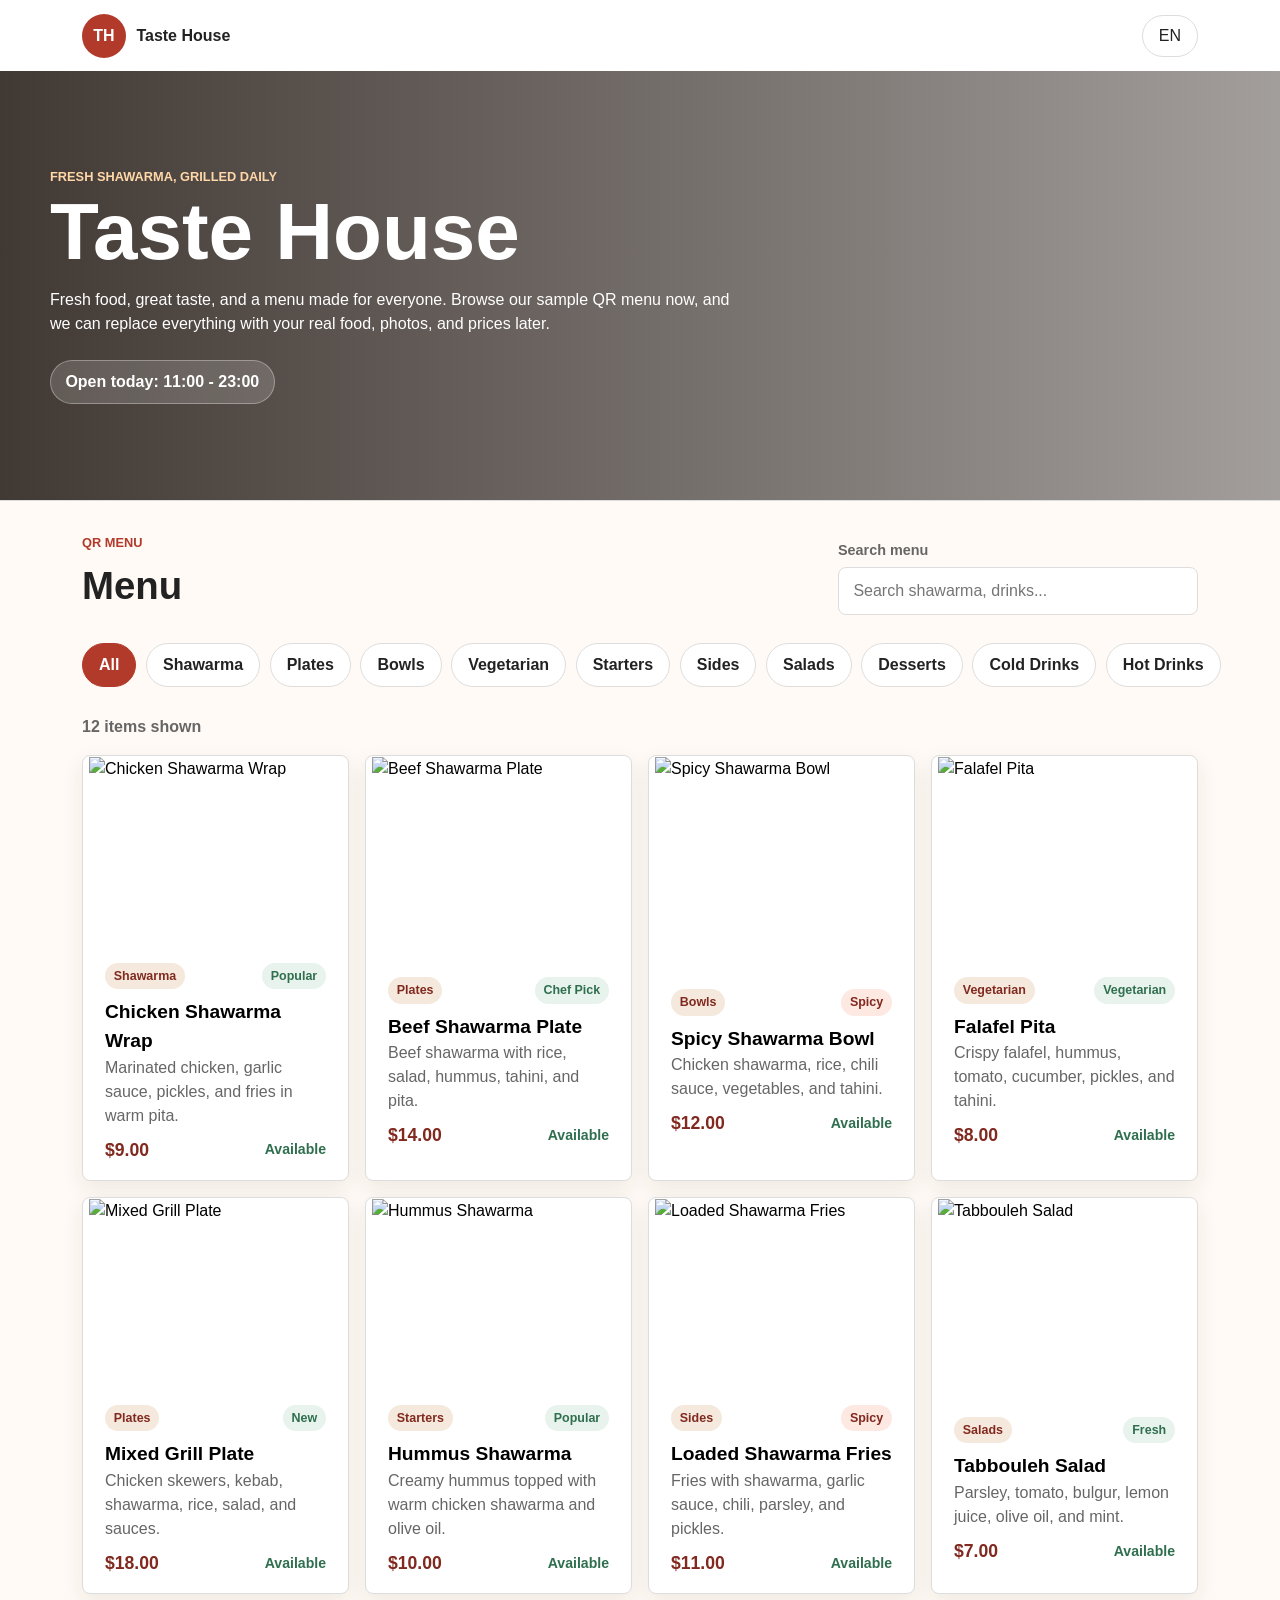
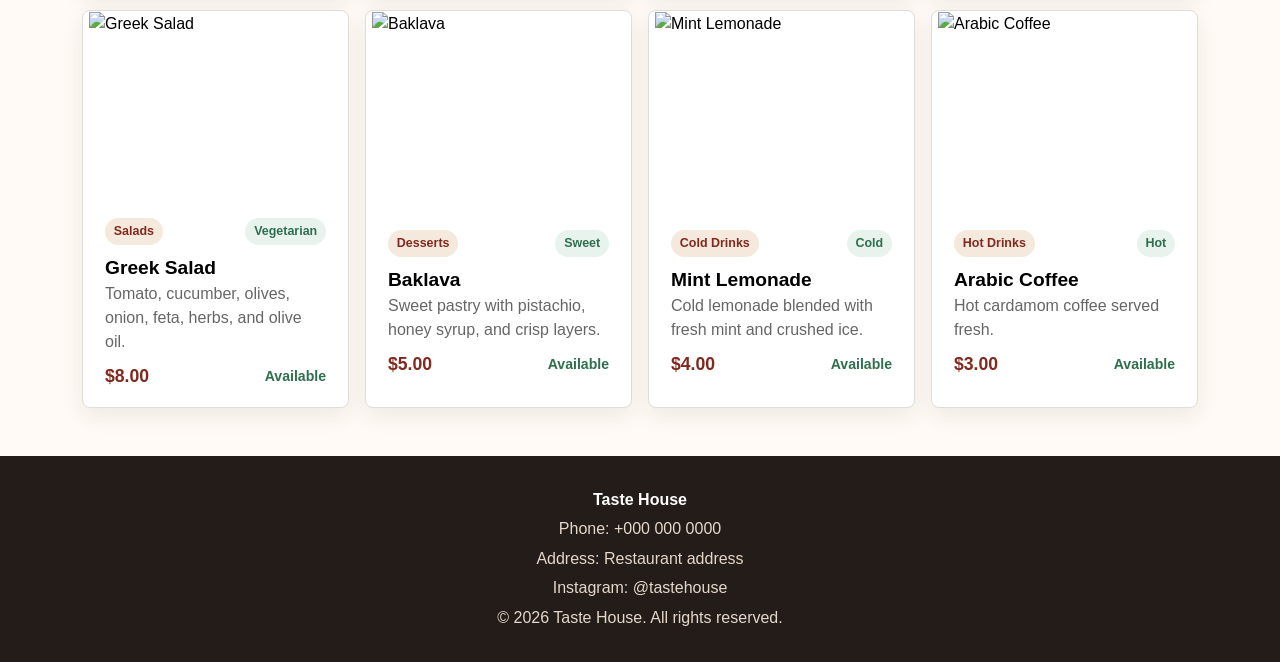
==== index.html @ b074950f "Create QR menu website" ====
<!DOCTYPE html>
<html lang="en">
  <head>
    <meta charset="UTF-8" />
    <meta name="viewport" content="width=device-width, initial-scale=1.0" />
    <meta
      name="description"
      content="Taste House QR menu with shawarma, plates, sides, desserts, and drinks."
    />
    <meta name="theme-color" content="#b23a2b" />
    <title>Taste House | QR Menu</title>
    <link rel="manifest" href="manifest.webmanifest" />
    <link rel="preconnect" href="https://images.unsplash.com" />
    <link rel="stylesheet" href="style.css" />
  </head>
  <body>
    <header class="site-header">
      <nav class="topbar" aria-label="Restaurant tools">
        <a class="brand-mark" href="#menu" aria-label="Taste House menu home">
          <span class="logo" aria-hidden="true">TH</span>
          <span>Taste House</span>
        </a>
        <button class="language-button" type="button" aria-label="Language selector placeholder">
          EN
        </button>
      </nav>

      <section class="hero" aria-labelledby="page-title">
        <div class="hero-copy">
          <p class="eyebrow">Fresh shawarma, grilled daily</p>
          <h1 id="page-title">Taste House</h1>
          <p>
            Fresh food, great taste, and a menu made for everyone. Browse our
            sample QR menu now, and we can replace everything with your real
            food, photos, and prices later.
          </p>
          <p class="hours">Open today: 11:00 - 23:00</p>
        </div>
      </section>
    </header>

    <main>
      <section class="menu-shell" id="menu" aria-labelledby="menu-title">
        <div class="menu-heading">
          <div>
            <p class="eyebrow">QR Menu</p>
            <h2 id="menu-title">Menu</h2>
          </div>
          <div class="search-wrap">
            <label for="searchInput">Search menu</label>
            <input
              id="searchInput"
              type="search"
              placeholder="Search shawarma, drinks..."
              autocomplete="off"
            />
          </div>
        </div>

        <div class="category-bar" aria-label="Menu categories" id="categoryBar"></div>

        <p class="result-count" id="resultCount" aria-live="polite"></p>
        <div class="menu-grid" id="menuGrid"></div>
        <div class="empty-state" id="emptyState" hidden>
          <h3>No menu items found.</h3>
          <p>Try another search or choose a different category.</p>
        </div>
      </section>
    </main>

    <footer class="site-footer">
      <strong>Taste House</strong>
      <span>Phone: +000 000 0000</span>
      <span>Address: Restaurant address</span>
      <span>Instagram: @tastehouse</span>
      <span>&copy; 2026 Taste House. All rights reserved.</span>
    </footer>

    <div class="modal-backdrop" id="modalBackdrop" hidden>
      <article
        class="modal"
        role="dialog"
        aria-modal="true"
        aria-labelledby="modalTitle"
        tabindex="-1"
      >
        <button class="close-button" id="closeModal" type="button" aria-label="Close item details">
          &times;
        </button>
        <img id="modalImage" src="" alt="" />
        <div class="modal-content">
          <span class="pill" id="modalCategory"></span>
          <h2 id="modalTitle"></h2>
          <p id="modalDescription"></p>
          <div class="modal-meta">
            <strong id="modalPrice"></strong>
            <span id="modalBadge"></span>
          </div>
        </div>
      </article>
    </div>

    <script src="data/menu.js"></script>
    <script src="script.js"></script>
  </body>
</html>
---- style.css ----
:root {
  --primary-color: #b23a2b;
  --primary-dark: #81291f;
  --secondary-color: #f4e9dc;
  --background-color: #fffaf5;
  --surface-color: #ffffff;
  --text-color: #222222;
  --muted-text-color: #666666;
  --border-color: #dddddd;
  --success-color: #2f6f4e;
  --shadow: 0 14px 32px rgba(47, 35, 24, 0.12);
  --radius: 8px;
  --space: clamp(1rem, 3vw, 2rem);
}

* {
  box-sizing: border-box;
}

html {
  scroll-behavior: smooth;
}

body {
  margin: 0;
  background: var(--background-color);
  color: var(--text-color);
  font-family: Arial, Helvetica, sans-serif;
  line-height: 1.5;
}

button,
input {
  font: inherit;
}

button {
  cursor: pointer;
}

img {
  display: block;
  max-width: 100%;
}

:focus-visible {
  outline: 3px solid #1b6fb8;
  outline-offset: 3px;
}

.site-header {
  background: var(--surface-color);
  border-bottom: 1px solid var(--border-color);
}

.topbar {
  align-items: center;
  display: flex;
  justify-content: space-between;
  margin: 0 auto;
  max-width: 1180px;
  padding: 0.85rem var(--space);
}

.brand-mark {
  align-items: center;
  color: var(--text-color);
  display: inline-flex;
  font-weight: 800;
  gap: 0.65rem;
  text-decoration: none;
}

.logo {
  align-items: center;
  background: var(--primary-color);
  border-radius: 50%;
  color: white;
  display: inline-flex;
  height: 44px;
  justify-content: center;
  width: 44px;
}

.language-button,
.category-button,
.close-button {
  background: var(--surface-color);
  border: 1px solid var(--border-color);
  color: var(--text-color);
}

.language-button {
  border-radius: 999px;
  min-height: 42px;
  padding: 0 1rem;
}

.hero {
  background:
    linear-gradient(90deg, rgba(34, 24, 18, 0.86), rgba(34, 24, 18, 0.42)),
    url("https://images.unsplash.com/photo-1529006557810-274b9b2fc783?auto=format&fit=crop&w=1600&q=80")
      center / cover;
  color: white;
  min-height: 360px;
  padding: clamp(3rem, 8vw, 6rem) var(--space);
}

.hero-copy {
  margin: 0 auto;
  max-width: 1180px;
}

.hero-copy > * {
  max-width: 680px;
}

.eyebrow {
  color: var(--primary-color);
  font-size: 0.8rem;
  font-weight: 800;
  letter-spacing: 0;
  margin: 0 0 0.35rem;
  text-transform: uppercase;
}

.hero .eyebrow {
  color: #ffd7a8;
}

h1,
h2,
h3,
p {
  margin-top: 0;
}

h1 {
  font-size: clamp(2.4rem, 8vw, 5rem);
  line-height: 1;
  margin-bottom: 1rem;
}

h2 {
  font-size: clamp(1.7rem, 5vw, 2.4rem);
  margin-bottom: 0;
}

.hours {
  background: rgba(255, 255, 255, 0.16);
  border: 1px solid rgba(255, 255, 255, 0.32);
  border-radius: 999px;
  display: inline-flex;
  font-weight: 700;
  margin: 0.5rem 0 0;
  padding: 0.55rem 0.9rem;
}

.menu-shell {
  margin: 0 auto;
  max-width: 1180px;
  padding: 2rem var(--space) 3rem;
}

.menu-heading {
  align-items: end;
  display: grid;
  gap: 1rem;
  grid-template-columns: 1fr minmax(240px, 360px);
  margin-bottom: 1rem;
}

.search-wrap label {
  color: var(--muted-text-color);
  display: block;
  font-size: 0.9rem;
  font-weight: 700;
  margin-bottom: 0.35rem;
}

.search-wrap input {
  background: var(--surface-color);
  border: 1px solid var(--border-color);
  border-radius: var(--radius);
  min-height: 48px;
  padding: 0 0.9rem;
  width: 100%;
}

.category-bar {
  background: rgba(255, 250, 245, 0.94);
  display: flex;
  gap: 0.6rem;
  margin: 0 calc(var(--space) * -1) 1rem;
  overflow-x: auto;
  padding: 0.75rem var(--space);
  position: sticky;
  scrollbar-width: thin;
  top: 0;
  z-index: 5;
}

.category-button {
  border-radius: 999px;
  flex: 0 0 auto;
  font-weight: 700;
  min-height: 44px;
  padding: 0 1rem;
}

.category-button[aria-pressed="true"] {
  background: var(--primary-color);
  border-color: var(--primary-color);
  color: white;
}

.result-count {
  color: var(--muted-text-color);
  font-weight: 700;
  margin-bottom: 1rem;
}

.menu-grid {
  display: grid;
  gap: 1rem;
  grid-template-columns: repeat(auto-fit, minmax(240px, 1fr));
}

.menu-card {
  background: var(--surface-color);
  border: 1px solid var(--border-color);
  border-radius: var(--radius);
  box-shadow: 0 8px 22px rgba(47, 35, 24, 0.08);
  display: grid;
  overflow: hidden;
  text-align: left;
  transition: transform 180ms ease, box-shadow 180ms ease;
  width: 100%;
}

.menu-card:hover {
  box-shadow: var(--shadow);
  transform: translateY(-3px);
}

.menu-card img {
  aspect-ratio: 4 / 3;
  object-fit: cover;
  width: 100%;
}

.card-body {
  display: grid;
  gap: 0.55rem;
  padding: 1rem;
}

.card-topline,
.card-footer,
.modal-meta {
  align-items: center;
  display: flex;
  gap: 0.65rem;
  justify-content: space-between;
}

.pill,
.badge {
  border-radius: 999px;
  display: inline-flex;
  font-size: 0.78rem;
  font-weight: 800;
  padding: 0.25rem 0.55rem;
}

.pill {
  background: var(--secondary-color);
  color: var(--primary-dark);
}

.badge {
  background: #e8f3ed;
  color: var(--success-color);
}

.badge.spicy {
  background: #fde8e2;
  color: var(--primary-dark);
}

.menu-card h3 {
  font-size: 1.2rem;
  margin-bottom: 0;
}

.menu-card p {
  color: var(--muted-text-color);
  margin-bottom: 0;
}

.price {
  color: var(--primary-dark);
  font-size: 1.1rem;
  font-weight: 900;
}

.availability {
  color: var(--success-color);
  font-size: 0.88rem;
  font-weight: 800;
}

.empty-state {
  background: var(--surface-color);
  border: 1px dashed var(--border-color);
  border-radius: var(--radius);
  padding: 2rem;
  text-align: center;
}

.site-footer {
  background: #231c18;
  color: white;
  display: grid;
  gap: 0.35rem;
  padding: 2rem var(--space);
  text-align: center;
}

.site-footer span {
  color: #e5d7ca;
}

.modal-backdrop {
  align-items: end;
  background: rgba(0, 0, 0, 0.58);
  display: flex;
  inset: 0;
  justify-content: center;
  padding: 1rem;
  position: fixed;
  z-index: 20;
}

.modal-backdrop[hidden] {
  display: none;
}

.modal {
  background: var(--surface-color);
  border-radius: var(--radius);
  box-shadow: var(--shadow);
  max-height: min(90vh, 720px);
  max-width: 720px;
  overflow: auto;
  position: relative;
  width: 100%;
}

.modal img {
  aspect-ratio: 16 / 10;
  object-fit: cover;
  width: 100%;
}

.modal-content {
  display: grid;
  gap: 0.7rem;
  padding: 1.1rem;
}

.modal-content h2,
.modal-content p {
  margin-bottom: 0;
}

.close-button {
  border-radius: 50%;
  font-size: 1.8rem;
  height: 44px;
  line-height: 1;
  position: absolute;
  right: 0.75rem;
  top: 0.75rem;
  width: 44px;
}

@media (max-width: 720px) {
  .menu-heading {
    align-items: stretch;
    grid-template-columns: 1fr;
  }

  .hero {
    min-height: 330px;
  }
}

@media (min-width: 760px) {
  .modal-backdrop {
    align-items: center;
  }
}

@media (prefers-reduced-motion: reduce) {
  *,
  *::before,
  *::after {
    scroll-behavior: auto !important;
    transition: none !important;
  }
}
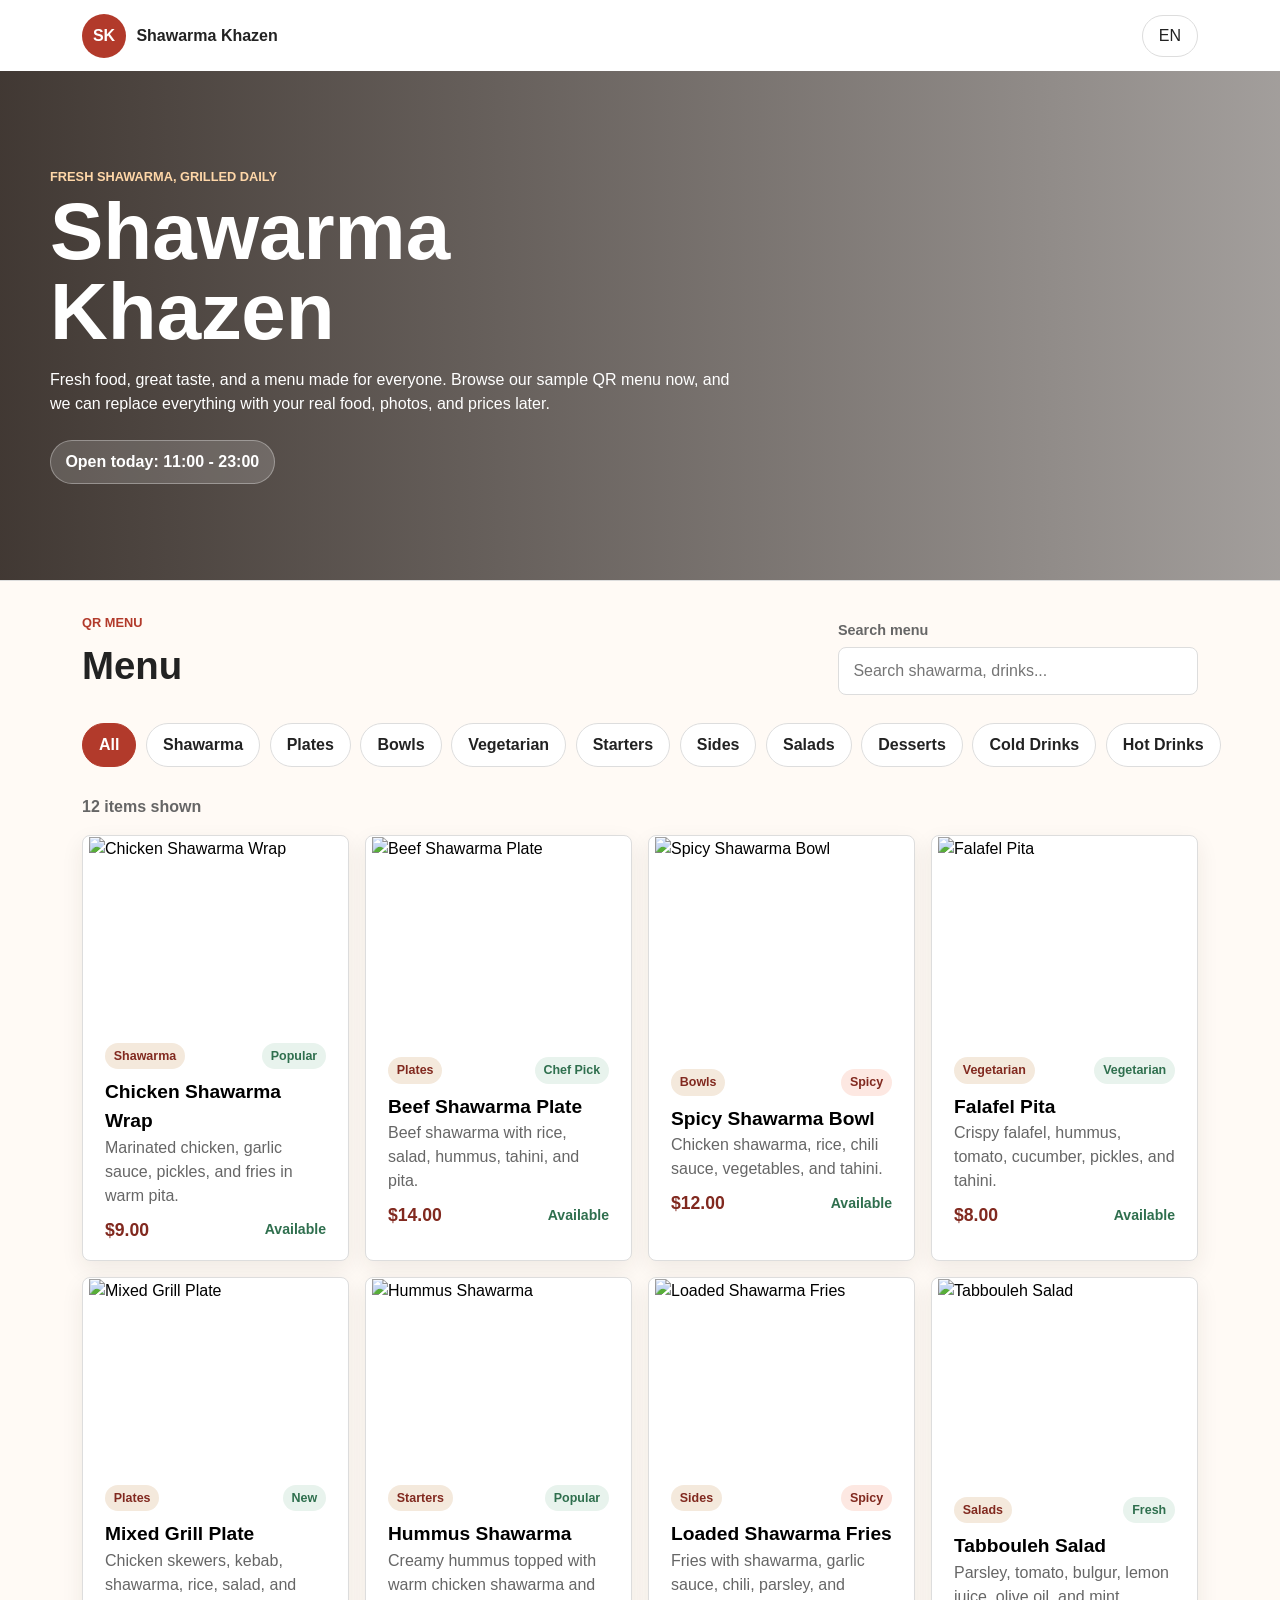
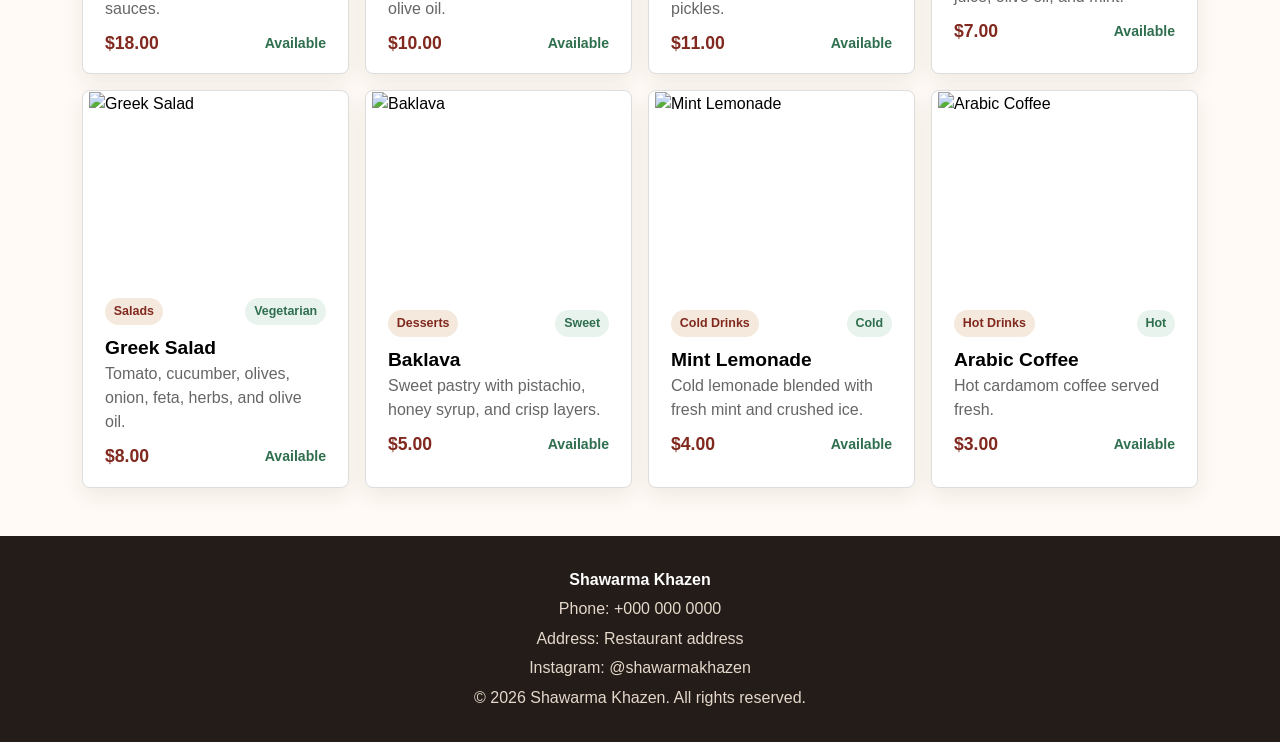
==== commit 3ab6cea3: "Rename site to Shawarma Khazen" ====
--- a/index.html
+++ b/index.html
@@ -5,10 +5,10 @@
     <meta name="viewport" content="width=device-width, initial-scale=1.0" />
     <meta
       name="description"
-      content="Taste House QR menu with shawarma, plates, sides, desserts, and drinks."
+      content="Shawarma Khazen QR menu with shawarma, plates, sides, desserts, and drinks."
     />
     <meta name="theme-color" content="#b23a2b" />
-    <title>Taste House | QR Menu</title>
+    <title>Shawarma Khazen | QR Menu</title>
     <link rel="manifest" href="manifest.webmanifest" />
     <link rel="preconnect" href="https://images.unsplash.com" />
     <link rel="stylesheet" href="style.css" />
@@ -16,9 +16,9 @@
   <body>
     <header class="site-header">
       <nav class="topbar" aria-label="Restaurant tools">
-        <a class="brand-mark" href="#menu" aria-label="Taste House menu home">
-          <span class="logo" aria-hidden="true">TH</span>
-          <span>Taste House</span>
+        <a class="brand-mark" href="#menu" aria-label="Shawarma Khazen menu home">
+          <span class="logo" aria-hidden="true">SK</span>
+          <span>Shawarma Khazen</span>
         </a>
         <button class="language-button" type="button" aria-label="Language selector placeholder">
           EN
@@ -28,7 +28,7 @@
       <section class="hero" aria-labelledby="page-title">
         <div class="hero-copy">
           <p class="eyebrow">Fresh shawarma, grilled daily</p>
-          <h1 id="page-title">Taste House</h1>
+          <h1 id="page-title">Shawarma Khazen</h1>
           <p>
             Fresh food, great taste, and a menu made for everyone. Browse our
             sample QR menu now, and we can replace everything with your real
@@ -69,11 +69,11 @@
     </main>
 
     <footer class="site-footer">
-      <strong>Taste House</strong>
+      <strong>Shawarma Khazen</strong>
       <span>Phone: +000 000 0000</span>
       <span>Address: Restaurant address</span>
-      <span>Instagram: @tastehouse</span>
-      <span>&copy; 2026 Taste House. All rights reserved.</span>
+      <span>Instagram: @shawarmakhazen</span>
+      <span>&copy; 2026 Shawarma Khazen. All rights reserved.</span>
     </footer>
 
     <div class="modal-backdrop" id="modalBackdrop" hidden>
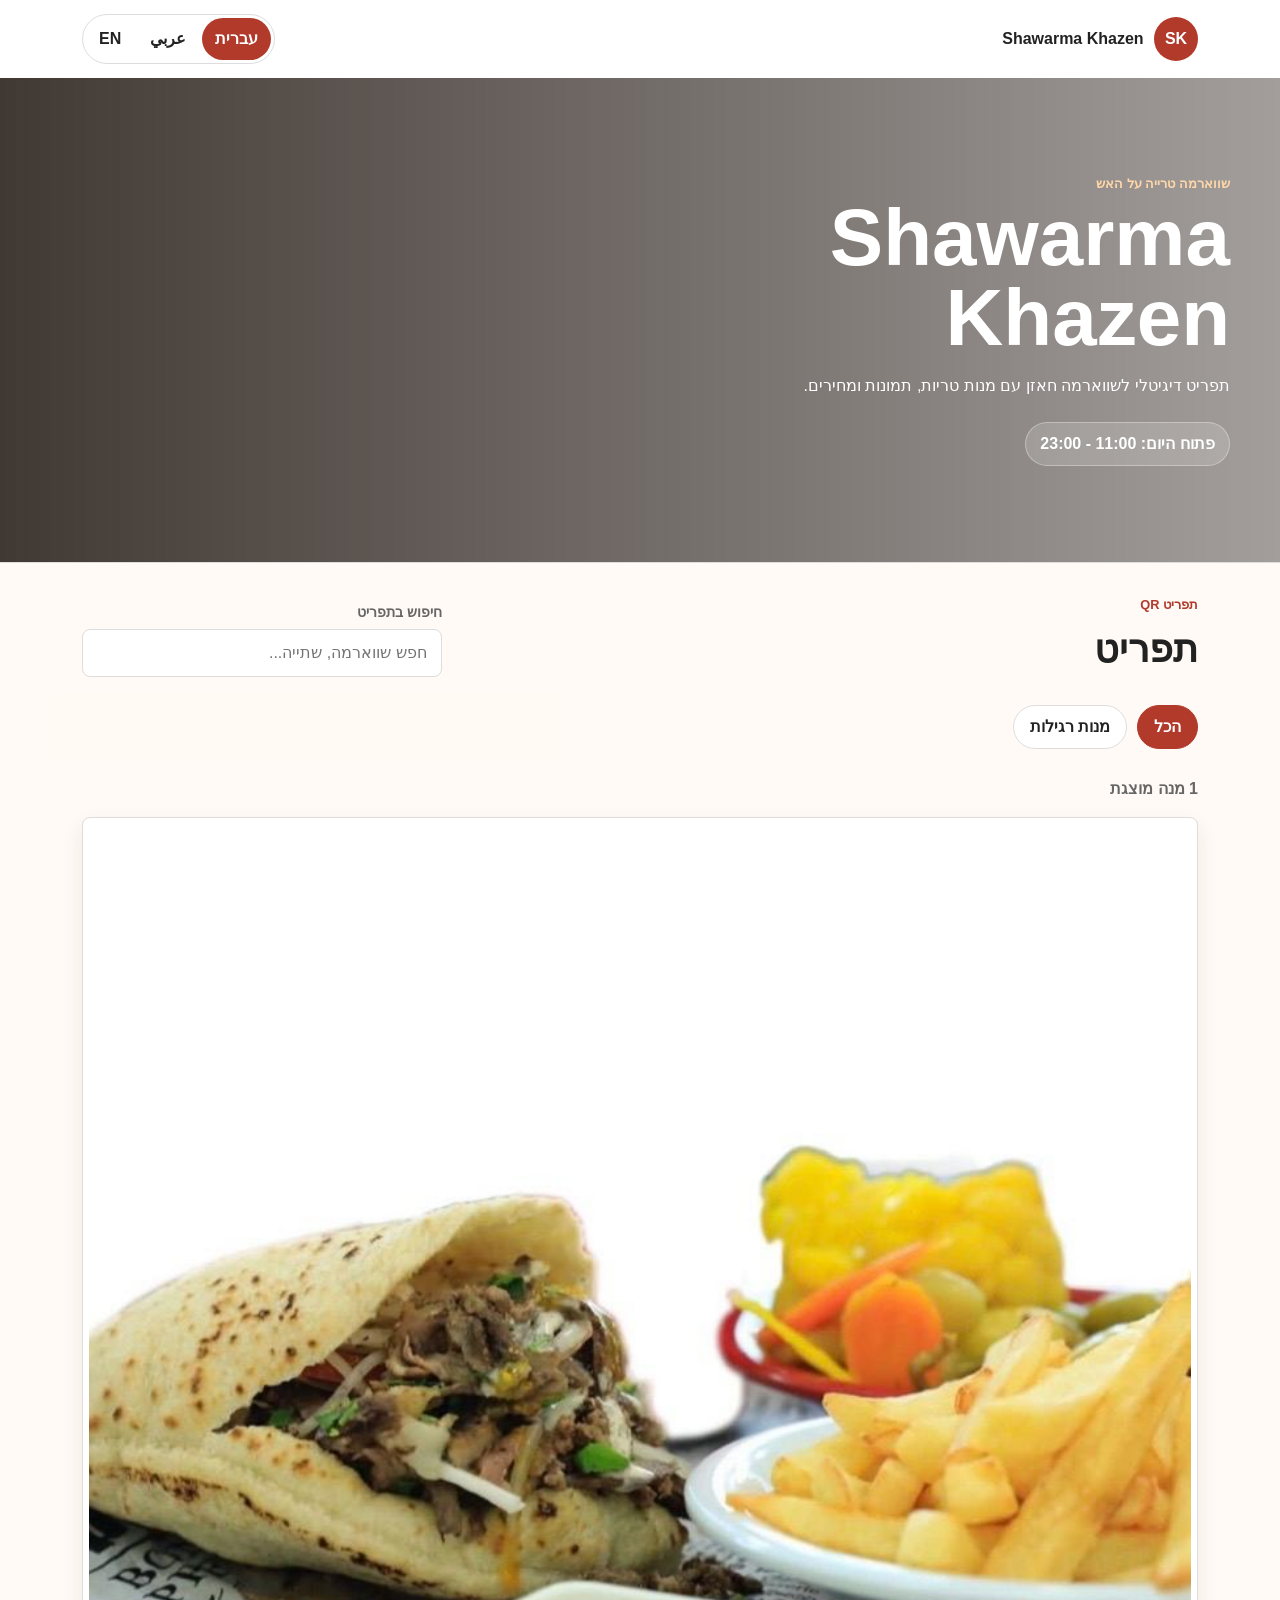
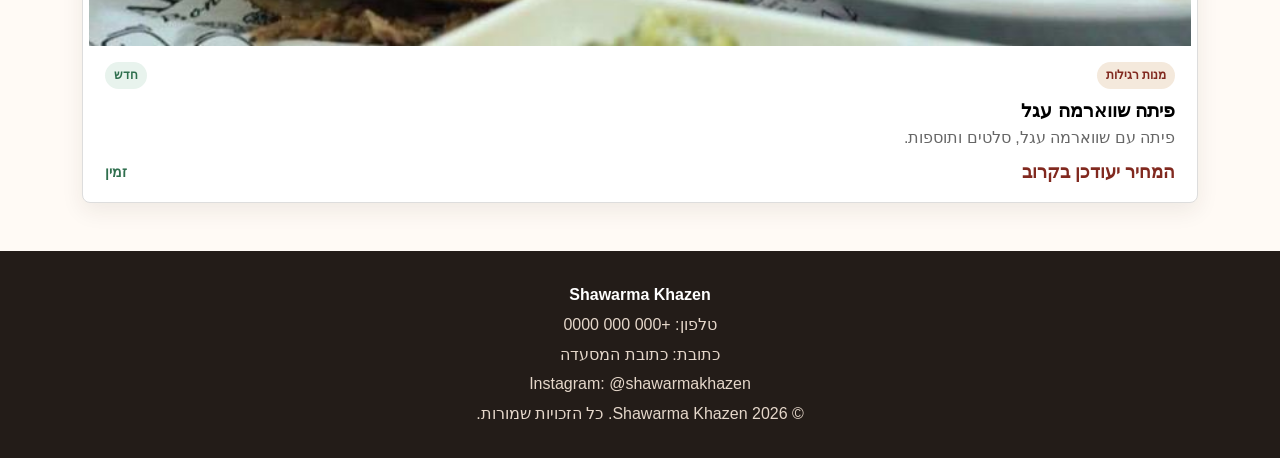
==== commit d855fac2: "Add multilingual veal shawarma pita" ====
--- a/index.html
+++ b/index.html
@@ -1,5 +1,5 @@
 <!DOCTYPE html>
-<html lang="en">
+<html lang="he" dir="rtl">
   <head>
     <meta charset="UTF-8" />
     <meta name="viewport" content="width=device-width, initial-scale=1.0" />
@@ -10,7 +10,6 @@
     <meta name="theme-color" content="#b23a2b" />
     <title>Shawarma Khazen | QR Menu</title>
     <link rel="manifest" href="manifest.webmanifest" />
-    <link rel="preconnect" href="https://images.unsplash.com" />
     <link rel="stylesheet" href="style.css" />
   </head>
   <body>
@@ -20,21 +19,27 @@
           <span class="logo" aria-hidden="true">SK</span>
           <span>Shawarma Khazen</span>
         </a>
-        <button class="language-button" type="button" aria-label="Language selector placeholder">
-          EN
-        </button>
+        <div class="language-switcher" aria-label="Language selector">
+          <button class="language-button" type="button" data-language="he" aria-pressed="true">
+            עברית
+          </button>
+          <button class="language-button" type="button" data-language="ar" aria-pressed="false">
+            عربي
+          </button>
+          <button class="language-button" type="button" data-language="en" aria-pressed="false">
+            EN
+          </button>
+        </div>
       </nav>
 
       <section class="hero" aria-labelledby="page-title">
         <div class="hero-copy">
-          <p class="eyebrow">Fresh shawarma, grilled daily</p>
+          <p class="eyebrow" data-i18n="heroEyebrow">שווארמה טרייה על האש</p>
           <h1 id="page-title">Shawarma Khazen</h1>
-          <p>
-            Fresh food, great taste, and a menu made for everyone. Browse our
-            sample QR menu now, and we can replace everything with your real
-            food, photos, and prices later.
+          <p data-i18n="heroDescription">
+            תפריט דיגיטלי לשווארמה חאזן עם מנות טריות, תמונות ומחירים.
           </p>
-          <p class="hours">Open today: 11:00 - 23:00</p>
+          <p class="hours" data-i18n="hours">פתוח היום: 11:00 - 23:00</p>
         </div>
       </section>
     </header>
@@ -43,15 +48,15 @@
       <section class="menu-shell" id="menu" aria-labelledby="menu-title">
         <div class="menu-heading">
           <div>
-            <p class="eyebrow">QR Menu</p>
-            <h2 id="menu-title">Menu</h2>
+            <p class="eyebrow" data-i18n="menuEyebrow">תפריט QR</p>
+            <h2 id="menu-title" data-i18n="menuTitle">תפריט</h2>
           </div>
           <div class="search-wrap">
-            <label for="searchInput">Search menu</label>
+            <label for="searchInput" data-i18n="searchLabel">חיפוש בתפריט</label>
             <input
               id="searchInput"
               type="search"
-              placeholder="Search shawarma, drinks..."
+              placeholder="חפש שווארמה, שתייה..."
               autocomplete="off"
             />
           </div>
@@ -62,18 +67,18 @@
         <p class="result-count" id="resultCount" aria-live="polite"></p>
         <div class="menu-grid" id="menuGrid"></div>
         <div class="empty-state" id="emptyState" hidden>
-          <h3>No menu items found.</h3>
-          <p>Try another search or choose a different category.</p>
+          <h3 data-i18n="emptyTitle">לא נמצאו מנות.</h3>
+          <p data-i18n="emptyText">נסה חיפוש אחר או בחר קטגוריה אחרת.</p>
         </div>
       </section>
     </main>
 
     <footer class="site-footer">
       <strong>Shawarma Khazen</strong>
-      <span>Phone: +000 000 0000</span>
-      <span>Address: Restaurant address</span>
+      <span data-i18n="footerPhone">טלפון: +000 000 0000</span>
+      <span data-i18n="footerAddress">כתובת: כתובת המסעדה</span>
       <span>Instagram: @shawarmakhazen</span>
-      <span>&copy; 2026 Shawarma Khazen. All rights reserved.</span>
+      <span data-i18n="footerCopyright">&copy; 2026 Shawarma Khazen. כל הזכויות שמורות.</span>
     </footer>
 
     <div class="modal-backdrop" id="modalBackdrop" hidden>
@@ -84,7 +89,7 @@
         aria-labelledby="modalTitle"
         tabindex="-1"
       >
-        <button class="close-button" id="closeModal" type="button" aria-label="Close item details">
+        <button class="close-button" id="closeModal" type="button" aria-label="סגור פרטי מנה">
           &times;
         </button>
         <img id="modalImage" src="" alt="" />
--- a/style.css
+++ b/style.css
@@ -82,7 +82,6 @@
   width: 44px;
 }
 
-.language-button,
 .category-button,
 .close-button {
   background: var(--surface-color);
@@ -90,10 +89,28 @@
   color: var(--text-color);
 }
 
+.language-switcher {
+  background: var(--surface-color);
+  border: 1px solid var(--border-color);
+  border-radius: 999px;
+  display: inline-flex;
+  gap: 0.2rem;
+  padding: 0.2rem;
+}
+
 .language-button {
+  background: transparent;
+  border: 0;
   border-radius: 999px;
+  color: var(--text-color);
+  font-weight: 800;
   min-height: 42px;
-  padding: 0 1rem;
+  padding: 0 0.8rem;
+}
+
+.language-button[aria-pressed="true"] {
+  background: var(--primary-color);
+  color: white;
 }
 
 .hero {
@@ -238,6 +255,10 @@
   width: 100%;
 }
 
+[dir="rtl"] .menu-card {
+  text-align: right;
+}
+
 .menu-card:hover {
   box-shadow: var(--shadow);
   transform: translateY(-3px);
@@ -302,6 +323,7 @@
   color: var(--primary-dark);
   font-size: 1.1rem;
   font-weight: 900;
+  overflow-wrap: anywhere;
 }
 
 .availability {
@@ -385,7 +407,18 @@
   width: 44px;
 }
 
+[dir="rtl"] .close-button {
+  left: 0.75rem;
+  right: auto;
+}
+
 @media (max-width: 720px) {
+  .topbar {
+    align-items: flex-start;
+    flex-direction: column;
+    gap: 0.85rem;
+  }
+
   .menu-heading {
     align-items: stretch;
     grid-template-columns: 1fr;
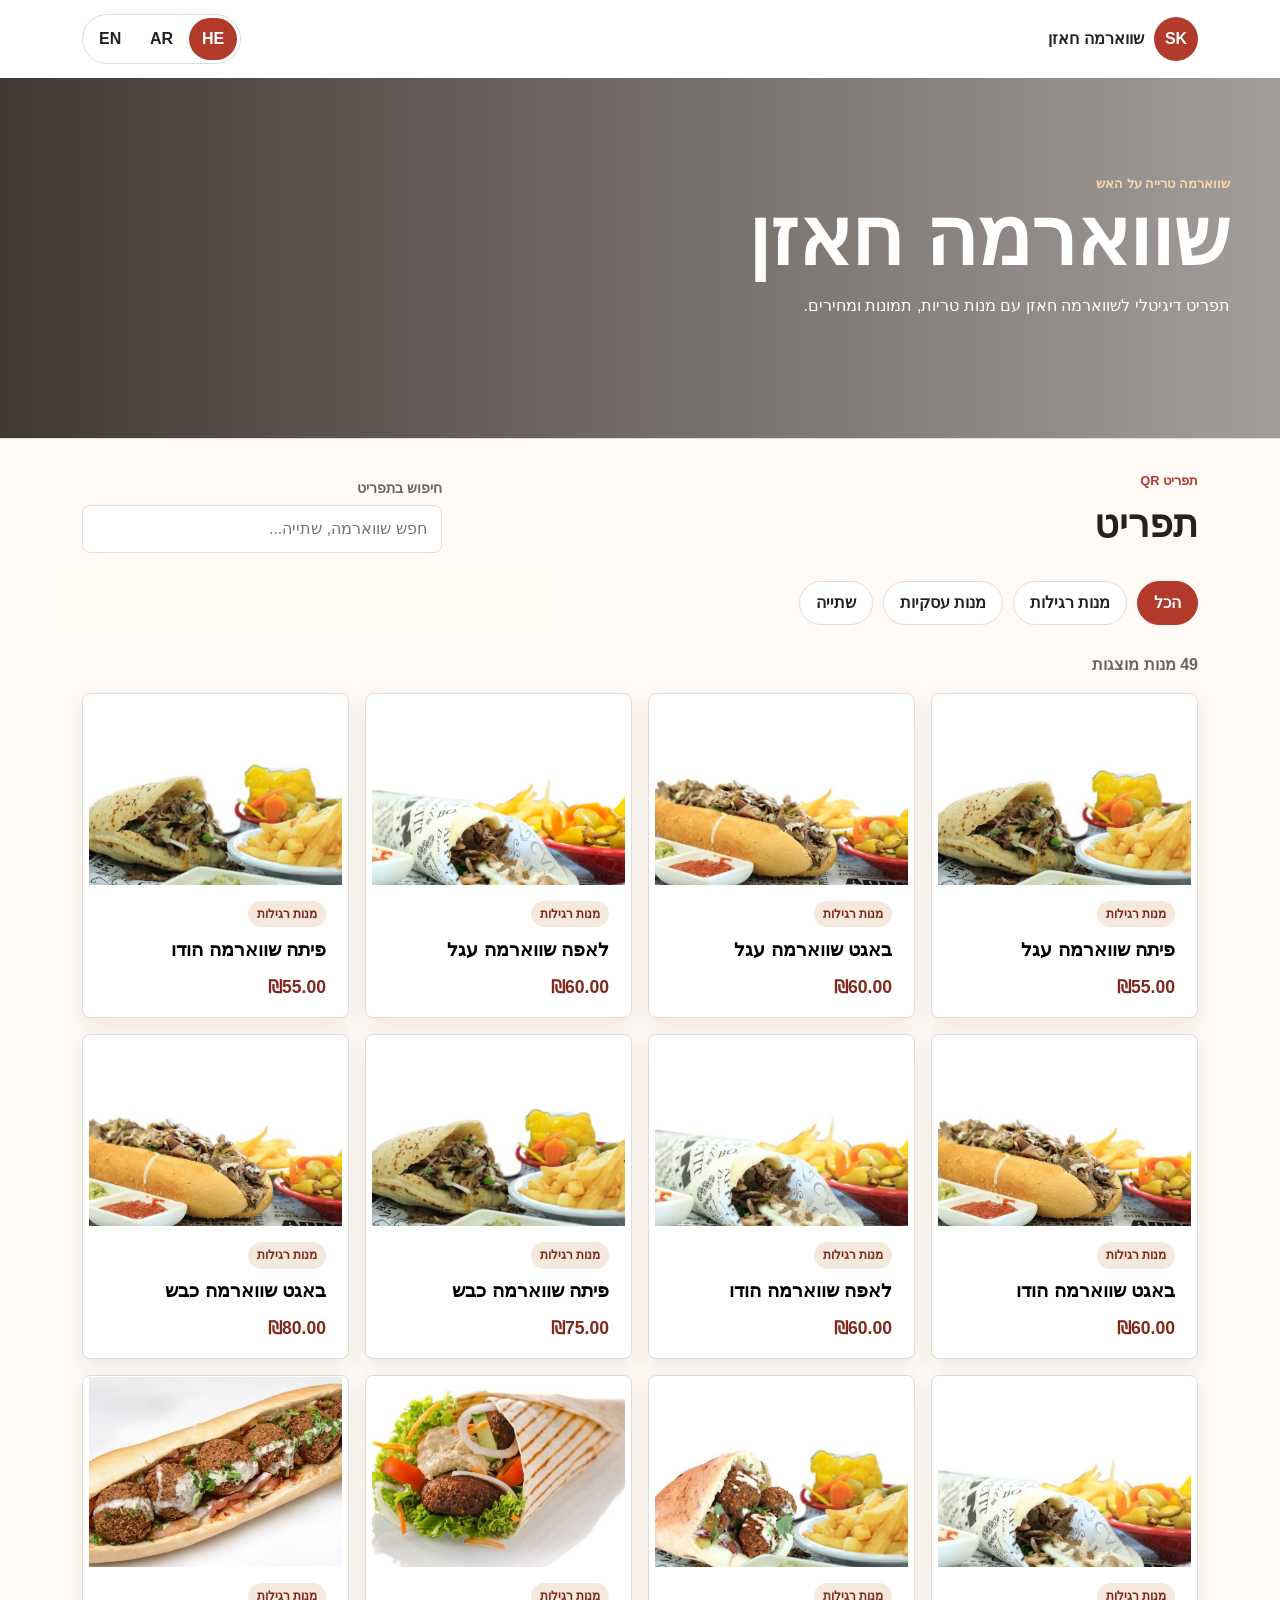
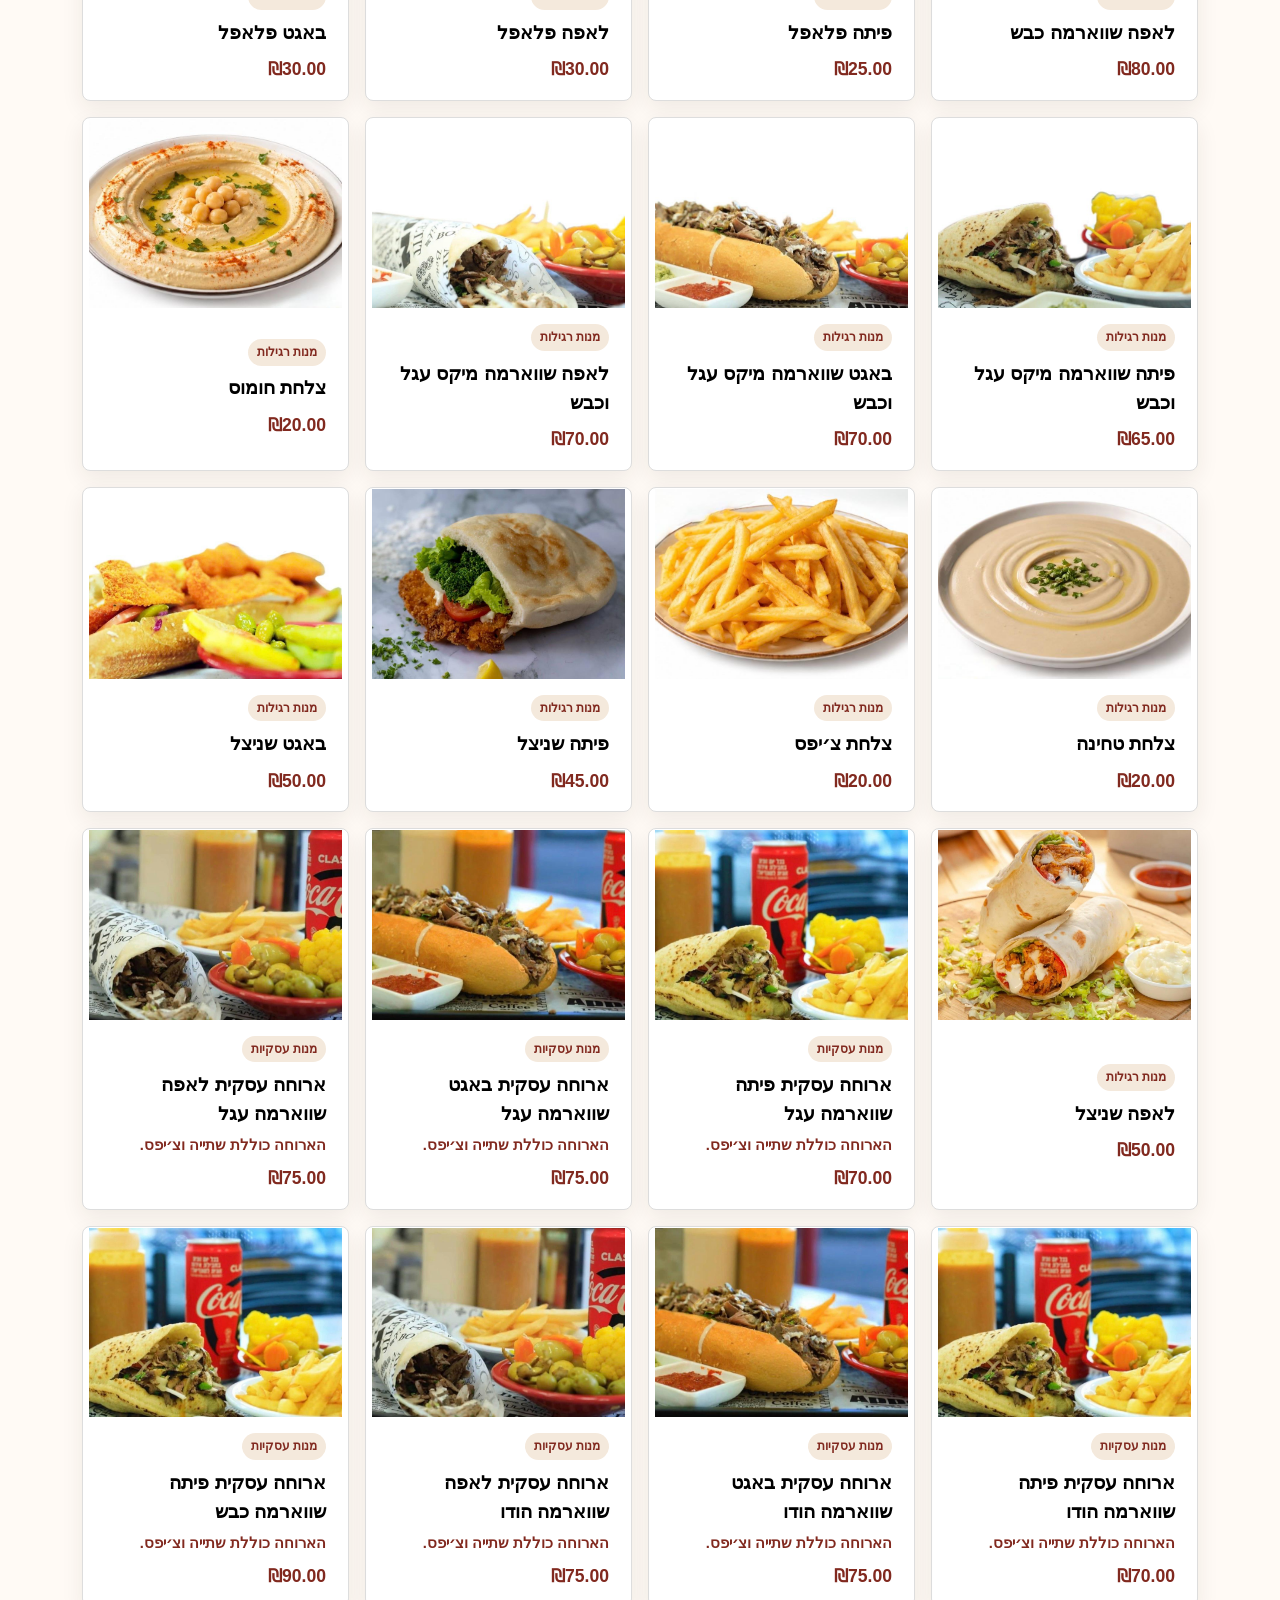
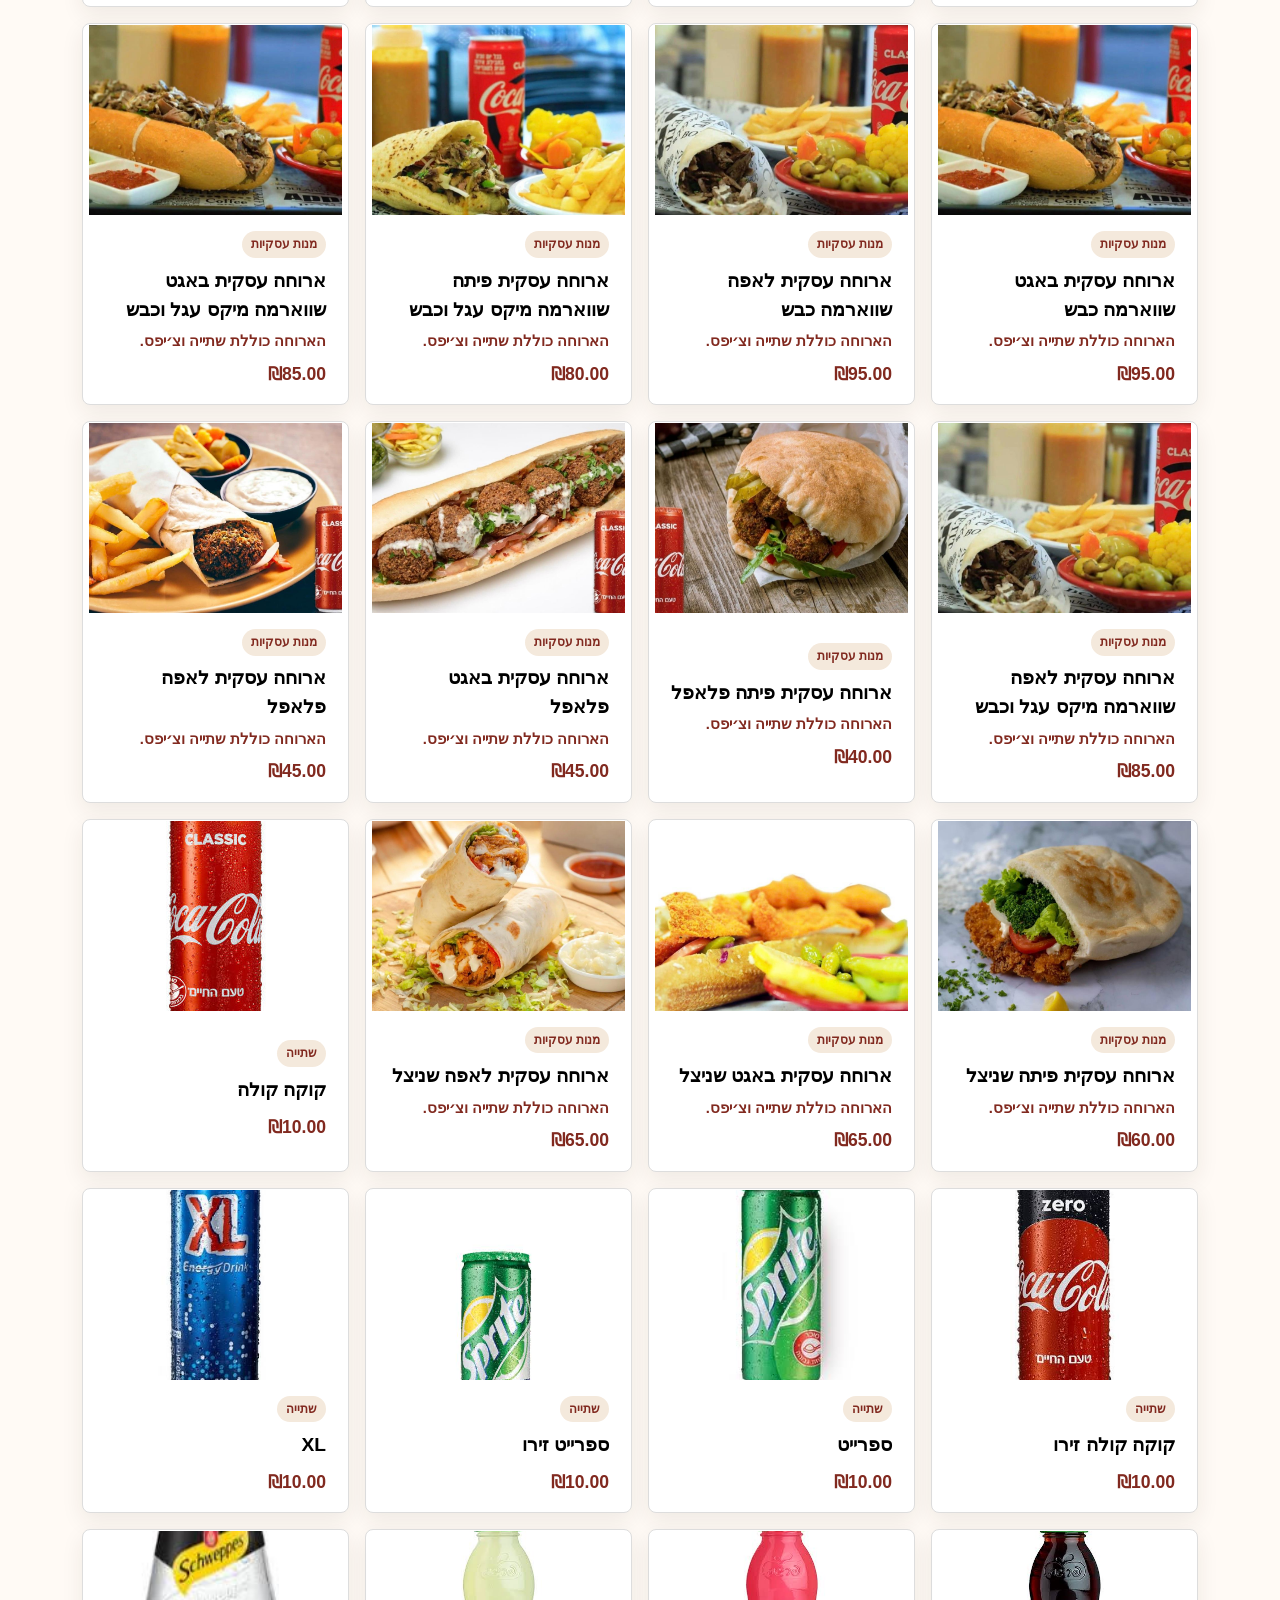
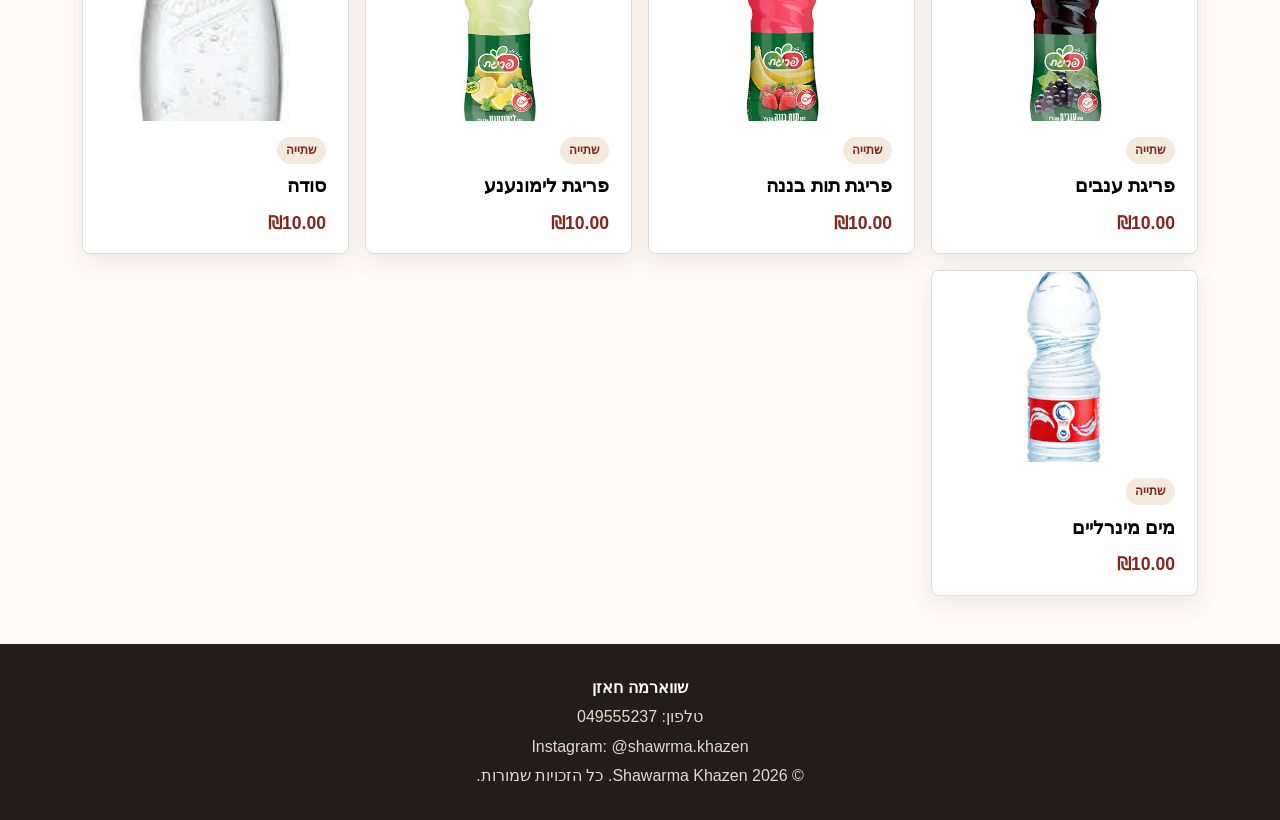
==== commit d3215924: "Build Shawarma Khazen menu" ====
--- a/index.html
+++ b/index.html
@@ -1,4 +1,4 @@
-<!DOCTYPE html>
+﻿<!DOCTYPE html>
 <html lang="he" dir="rtl">
   <head>
     <meta charset="UTF-8" />
@@ -17,14 +17,14 @@
       <nav class="topbar" aria-label="Restaurant tools">
         <a class="brand-mark" href="#menu" aria-label="Shawarma Khazen menu home">
           <span class="logo" aria-hidden="true">SK</span>
-          <span>Shawarma Khazen</span>
+          <span data-restaurant-name>Shawarma Khazen</span>
         </a>
         <div class="language-switcher" aria-label="Language selector">
           <button class="language-button" type="button" data-language="he" aria-pressed="true">
-            עברית
+            HE
           </button>
           <button class="language-button" type="button" data-language="ar" aria-pressed="false">
-            عربي
+            AR
           </button>
           <button class="language-button" type="button" data-language="en" aria-pressed="false">
             EN
@@ -34,12 +34,11 @@
 
       <section class="hero" aria-labelledby="page-title">
         <div class="hero-copy">
-          <p class="eyebrow" data-i18n="heroEyebrow">שווארמה טרייה על האש</p>
-          <h1 id="page-title">Shawarma Khazen</h1>
+          <p class="eyebrow" data-i18n="heroEyebrow">׳©׳•׳•׳׳¨׳׳” ׳˜׳¨׳™׳™׳” ׳¢׳ ׳”׳׳©</p>
+          <h1 id="page-title" data-restaurant-name>Shawarma Khazen</h1>
           <p data-i18n="heroDescription">
-            תפריט דיגיטלי לשווארמה חאזן עם מנות טריות, תמונות ומחירים.
+            ׳×׳₪׳¨׳™׳˜ ׳“׳™׳’׳™׳˜׳׳™ ׳׳©׳•׳•׳׳¨׳׳” ׳—׳׳–׳ ׳¢׳ ׳׳ ׳•׳× ׳˜׳¨׳™׳•׳×, ׳×׳׳•׳ ׳•׳× ׳•׳׳—׳™׳¨׳™׳.
           </p>
-          <p class="hours" data-i18n="hours">פתוח היום: 11:00 - 23:00</p>
         </div>
       </section>
     </header>
@@ -48,15 +47,15 @@
       <section class="menu-shell" id="menu" aria-labelledby="menu-title">
         <div class="menu-heading">
           <div>
-            <p class="eyebrow" data-i18n="menuEyebrow">תפריט QR</p>
-            <h2 id="menu-title" data-i18n="menuTitle">תפריט</h2>
+            <p class="eyebrow" data-i18n="menuEyebrow">׳×׳₪׳¨׳™׳˜ QR</p>
+            <h2 id="menu-title" data-i18n="menuTitle">׳×׳₪׳¨׳™׳˜</h2>
           </div>
           <div class="search-wrap">
-            <label for="searchInput" data-i18n="searchLabel">חיפוש בתפריט</label>
+            <label for="searchInput" data-i18n="searchLabel">׳—׳™׳₪׳•׳© ׳‘׳×׳₪׳¨׳™׳˜</label>
             <input
               id="searchInput"
               type="search"
-              placeholder="חפש שווארמה, שתייה..."
+              placeholder="׳—׳₪׳© ׳©׳•׳•׳׳¨׳׳”, ׳©׳×׳™׳™׳”..."
               autocomplete="off"
             />
           </div>
@@ -67,18 +66,17 @@
         <p class="result-count" id="resultCount" aria-live="polite"></p>
         <div class="menu-grid" id="menuGrid"></div>
         <div class="empty-state" id="emptyState" hidden>
-          <h3 data-i18n="emptyTitle">לא נמצאו מנות.</h3>
-          <p data-i18n="emptyText">נסה חיפוש אחר או בחר קטגוריה אחרת.</p>
+          <h3 data-i18n="emptyTitle">׳׳ ׳ ׳׳¦׳׳• ׳׳ ׳•׳×.</h3>
+          <p data-i18n="emptyText">׳ ׳¡׳” ׳—׳™׳₪׳•׳© ׳׳—׳¨ ׳׳• ׳‘׳—׳¨ ׳§׳˜׳’׳•׳¨׳™׳” ׳׳—׳¨׳×.</p>
         </div>
       </section>
     </main>
 
     <footer class="site-footer">
-      <strong>Shawarma Khazen</strong>
-      <span data-i18n="footerPhone">טלפון: +000 000 0000</span>
-      <span data-i18n="footerAddress">כתובת: כתובת המסעדה</span>
-      <span>Instagram: @shawarmakhazen</span>
-      <span data-i18n="footerCopyright">&copy; 2026 Shawarma Khazen. כל הזכויות שמורות.</span>
+      <strong data-restaurant-name>Shawarma Khazen</strong>
+      <span data-i18n="footerPhone">Phone: 049555237</span>
+      <span>Instagram: @shawrma.khazen</span>
+      <span data-i18n="footerCopyright">&copy; 2026 Shawarma Khazen. ׳›׳ ׳”׳–׳›׳•׳™׳•׳× ׳©׳׳•׳¨׳•׳×.</span>
     </footer>
 
     <div class="modal-backdrop" id="modalBackdrop" hidden>
@@ -89,7 +87,7 @@
         aria-labelledby="modalTitle"
         tabindex="-1"
       >
-        <button class="close-button" id="closeModal" type="button" aria-label="סגור פרטי מנה">
+        <button class="close-button" id="closeModal" type="button" aria-label="׳¡׳’׳•׳¨ ׳₪׳¨׳˜׳™ ׳׳ ׳”">
           &times;
         </button>
         <img id="modalImage" src="" alt="" />
@@ -99,7 +97,6 @@
           <p id="modalDescription"></p>
           <div class="modal-meta">
             <strong id="modalPrice"></strong>
-            <span id="modalBadge"></span>
           </div>
         </div>
       </article>
--- a/style.css
+++ b/style.css
@@ -319,6 +319,13 @@
   margin-bottom: 0;
 }
 
+.menu-card .item-note {
+  color: var(--primary-dark);
+  font-size: 0.92rem;
+  font-weight: 800;
+  margin-top: 0.35rem;
+}
+
 .price {
   color: var(--primary-dark);
   font-size: 1.1rem;
